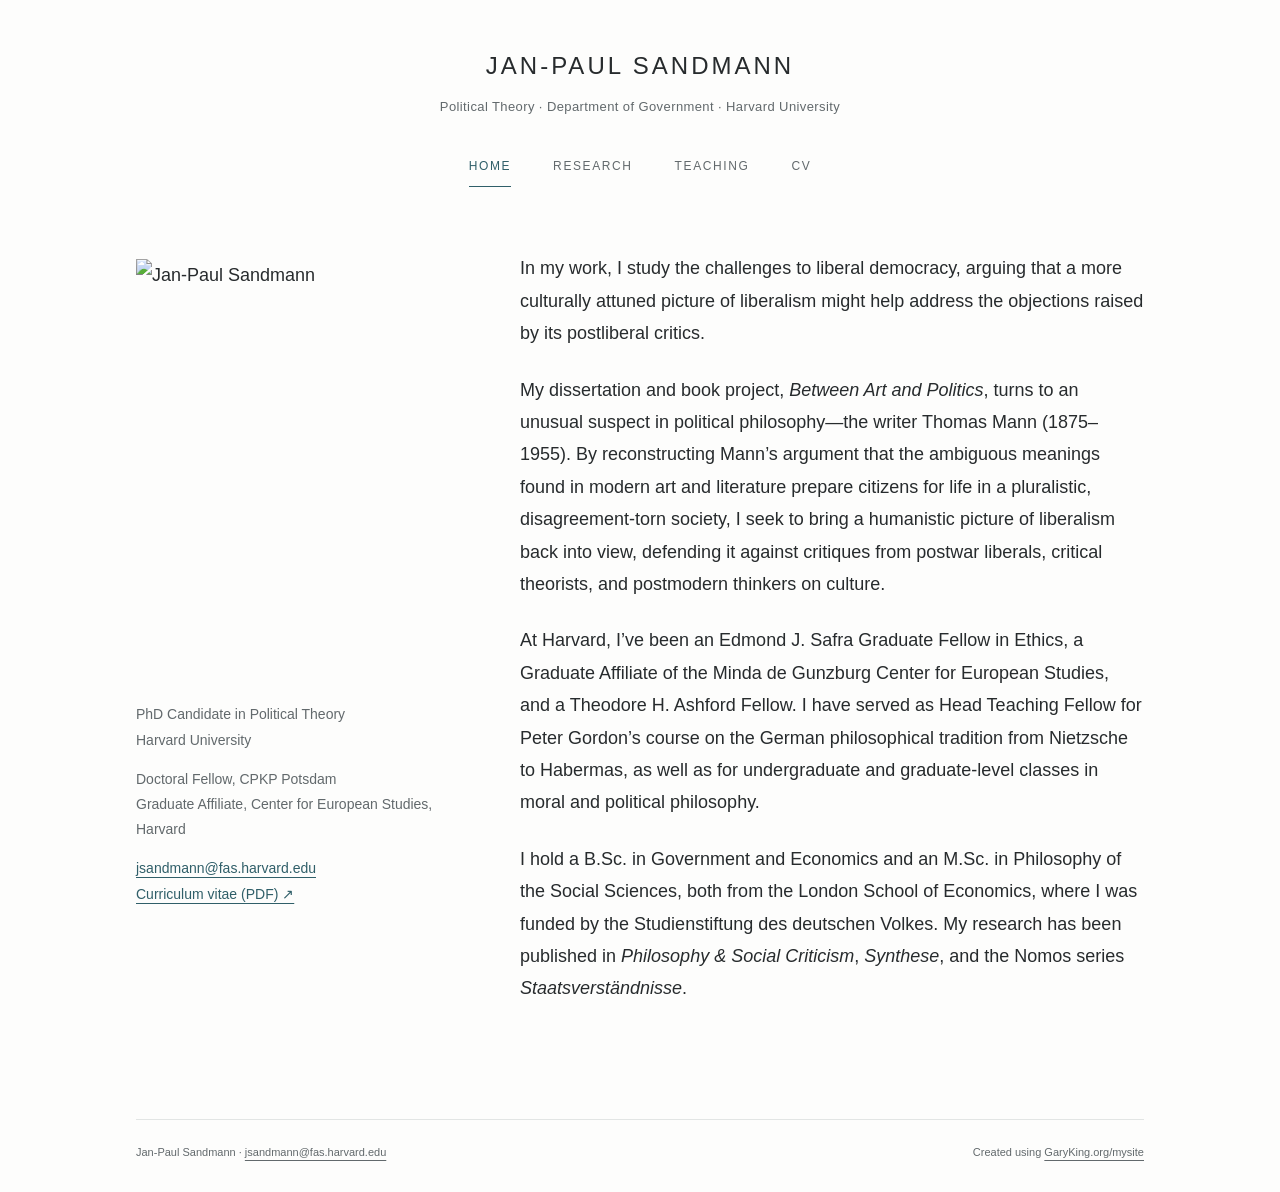
==== index.html @ b3f5b624 "Build academic website with approved content and layout" ====
<!doctype html>
<html lang="en"><head><meta charset="utf-8"><meta name="viewport" content="width=device-width,initial-scale=1"><title>Home | Jan-Paul Sandmann</title><meta name="description" content="Jan-Paul Sandmann is a PhD candidate in political theory at Harvard University, working on liberalism, German social thought, and aesthetic theory."><link rel="stylesheet" href="styles.css"><script type="application/ld+json">{"@context": "https://schema.org", "@type": "Person", "name": "Jan-Paul Sandmann", "jobTitle": "PhD Candidate in Political Theory", "affiliation": {"@type": "Organization", "name": "Harvard University"}, "email": "jsandmann@fas.harvard.edu", "knowsAbout": ["Liberalism and its Critics", "German Social Thought", "Aesthetic Theory"]}</script><!-- Created using GaryKing.org/mysite; discovery enabled. No tracking. --></head><body><a class="skip" href="#main">Skip to content</a><header class="site-header"><a class="brand" href="index.html">Jan-Paul Sandmann</a><p class="subtitle">Political Theory · Department of Government · Harvard University</p><nav aria-label="Main navigation"><a href="index.html" aria-current="page">Home</a><a href="research.html">Research</a><a href="teaching.html">Teaching</a><a href="cv.html">CV</a></nav></header><main id="main" class="home"><div class="home-layout"><aside><img class="portrait" src="assets/jan-paul-sandmann.jpg" alt="Jan-Paul Sandmann" width="320" height="420"><div class="profile-details"><p>PhD Candidate in Political Theory<br>Harvard University</p><p>Doctoral Fellow, CPKP Potsdam<br>Graduate Affiliate, Center for European Studies, Harvard</p><p><a href="mailto:jsandmann@fas.harvard.edu">jsandmann@fas.harvard.edu</a><br><a href="assets/sandmann-cv.pdf">Curriculum vitae (PDF) ↗</a></p></div></aside><section class="bio" aria-label="Biography"><p class="lead">In my work, I study the challenges to liberal democracy, arguing that a more culturally attuned picture of liberalism might help address the objections raised by its postliberal critics.</p><p>My dissertation and book project, <em>Between Art and Politics</em>, turns to an unusual suspect in political philosophy—the writer Thomas Mann (1875–1955). By reconstructing Mann’s argument that the ambiguous meanings found in modern art and literature prepare citizens for life in a pluralistic, disagreement-torn society, I seek to bring a humanistic picture of liberalism back into view, defending it against critiques from postwar liberals, critical theorists, and postmodern thinkers on culture.</p><p>At Harvard, I’ve been an Edmond J. Safra Graduate Fellow in Ethics, a Graduate Affiliate of the Minda de Gunzburg Center for European Studies, and a Theodore H. Ashford Fellow. I have served as Head Teaching Fellow for Peter Gordon’s course on the German philosophical tradition from Nietzsche to Habermas, as well as for undergraduate and graduate-level classes in moral and political philosophy.</p><p>I hold a B.Sc. in Government and Economics and an M.Sc. in Philosophy of the Social Sciences, both from the London School of Economics, where I was funded by the Studienstiftung des deutschen Volkes. My research has been published in <em>Philosophy &amp; Social Criticism</em>, <em>Synthese</em>, and the Nomos series <em>Staatsverständnisse</em>.</p></section></div></main><footer><span>Jan-Paul Sandmann · <a href="mailto:jsandmann@fas.harvard.edu">jsandmann@fas.harvard.edu</a></span><span>Created using <a href="https://GaryKing.org/mysite">GaryKing.org/mysite</a></span></footer></body></html>
---- styles.css ----
:root{--ink:#272b2d;--muted:#62696c;--accent:#305f69;--line:#e2e5e4}*{box-sizing:border-box}html{scroll-behavior:smooth}body{margin:0;background:#fdfdfc;color:var(--ink);font:18px/1.8 Arial,sans-serif}a{color:var(--accent);text-decoration-thickness:1px;text-underline-offset:4px}a:hover{color:#152f36}a:focus-visible{outline:2px solid var(--accent);outline-offset:5px}.skip{position:absolute;left:20px;top:-80px;background:white;padding:8px}.skip:focus{top:10px}.site-header{text-align:center;padding:49px 24px 0}.brand{font:500 24px/1.4 Arial,sans-serif;letter-spacing:3px;text-transform:uppercase;color:var(--ink);text-decoration:none}.subtitle{font:13px/1.7 Arial,sans-serif;color:var(--muted);margin:12px 0 0;letter-spacing:.4px}nav{display:flex;justify-content:center;gap:42px;margin-top:36px}nav a{font:12px/2 Arial,sans-serif;letter-spacing:1.6px;text-transform:uppercase;text-decoration:none;color:var(--muted);padding-bottom:8px;border-bottom:1px solid transparent}nav a[aria-current]{color:var(--accent);border-color:var(--accent)}main{max-width:1080px;margin:72px auto 90px;padding:0 36px}.home-layout{display:grid;grid-template-columns:320px minmax(0,1fr);gap:64px}.portrait{display:block;width:100%;height:420px;object-fit:cover;object-position:center 28%}.profile-details{font:14px/1.8 Arial,sans-serif;color:var(--muted);padding-top:23px}.profile-details p{margin:0 0 14px}.profile-details a{font-size:14px}.bio p{margin:0 0 24px}.bio .lead{font-size:22px;line-height:1.65;margin-top:-7px;color:#263f45}.eyebrow{font:11px/1.8 Arial,sans-serif;text-transform:uppercase;letter-spacing:1.8px;color:var(--muted)}h1{font-weight:normal;font-size:36px;line-height:1.3;margin:0 0 30px}h2{font-size:25px;font-weight:normal;margin:45px 0 20px}h3{font-size:21px;font-weight:normal;line-height:1.5;margin:0 0 8px}.text-page{max-width:850px}.intro{max-width:730px}.interests{font:14px/1.8 Arial,sans-serif;color:var(--muted);margin:22px 0 38px}.paper{padding:23px 0;border-top:1px solid var(--line)}.paper p{margin:0;color:var(--muted);font-size:16px}.paper .note{font-size:14px;margin-top:8px}.paper a{text-decoration:none}.paper a:hover{text-decoration:underline}.course{display:grid;grid-template-columns:100px 1fr;gap:25px;padding:25px 0;border-top:1px solid var(--line)}.course time{font:13px/1.7 Arial,sans-serif;color:var(--muted)}.course p{font-size:16px;color:var(--muted);margin:0}.download{display:inline-block;border:1px solid var(--accent);padding:10px 23px;text-decoration:none;font:14px/1.8 Arial,sans-serif}.download:hover{background:#edf2f2}.cv-grid{display:grid;grid-template-columns:1fr 1fr;gap:50px}.cv-grid p{font-size:16px}footer{max-width:1008px;margin:0 auto;padding:23px 0 30px;border-top:1px solid var(--line);display:flex;justify-content:space-between;gap:20px;font:11px/1.8 Arial,sans-serif;color:var(--muted)}footer a{color:var(--muted)}@media(max-width:800px){main{margin-top:48px;padding:0 25px}.home-layout{grid-template-columns:240px 1fr;gap:32px}.portrait{height:330px}.bio .lead{font-size:20px}body{font-size:17px}footer{margin:0 25px}}@media(max-width:600px){.site-header{padding-top:32px}.brand{font-size:20px;letter-spacing:2px}.subtitle{font-size:12px}nav{gap:27px;margin-top:25px}.home-layout{display:flex;flex-direction:column;gap:32px}.portrait{width:100%;height:auto;max-height:440px;object-fit:cover;object-position:center 28%;aspect-ratio:4/5}.profile-details{padding-top:18px}.bio .lead{margin-top:0}.cv-grid{grid-template-columns:1fr;gap:0}.course{grid-template-columns:75px 1fr;gap:15px}footer{flex-direction:column;gap:8px}h1{font-size:30px}}

.bio .lead{font-size:inherit;line-height:inherit;color:inherit}.research-heading{font-size:22px;line-height:1.5;margin:0 0 24px}.teaching-table{width:100%;border-collapse:collapse;text-align:left}.teaching-table th{font-size:13px;font-weight:normal;color:var(--muted);padding:0 0 14px}.teaching-table td{border-top:1px solid var(--line);padding:23px 0;vertical-align:top}.teaching-table td:first-child{width:110px;font-size:14px;color:var(--muted);padding-right:20px}.teaching-table h2{font-size:18px;line-height:1.5;margin:0 0 8px}.teaching-table p{font-size:15px;color:var(--muted);margin:0}@media(max-width:600px){.teaching-table td:first-child{width:78px;padding-right:12px}.teaching-table h2{font-size:17px}}
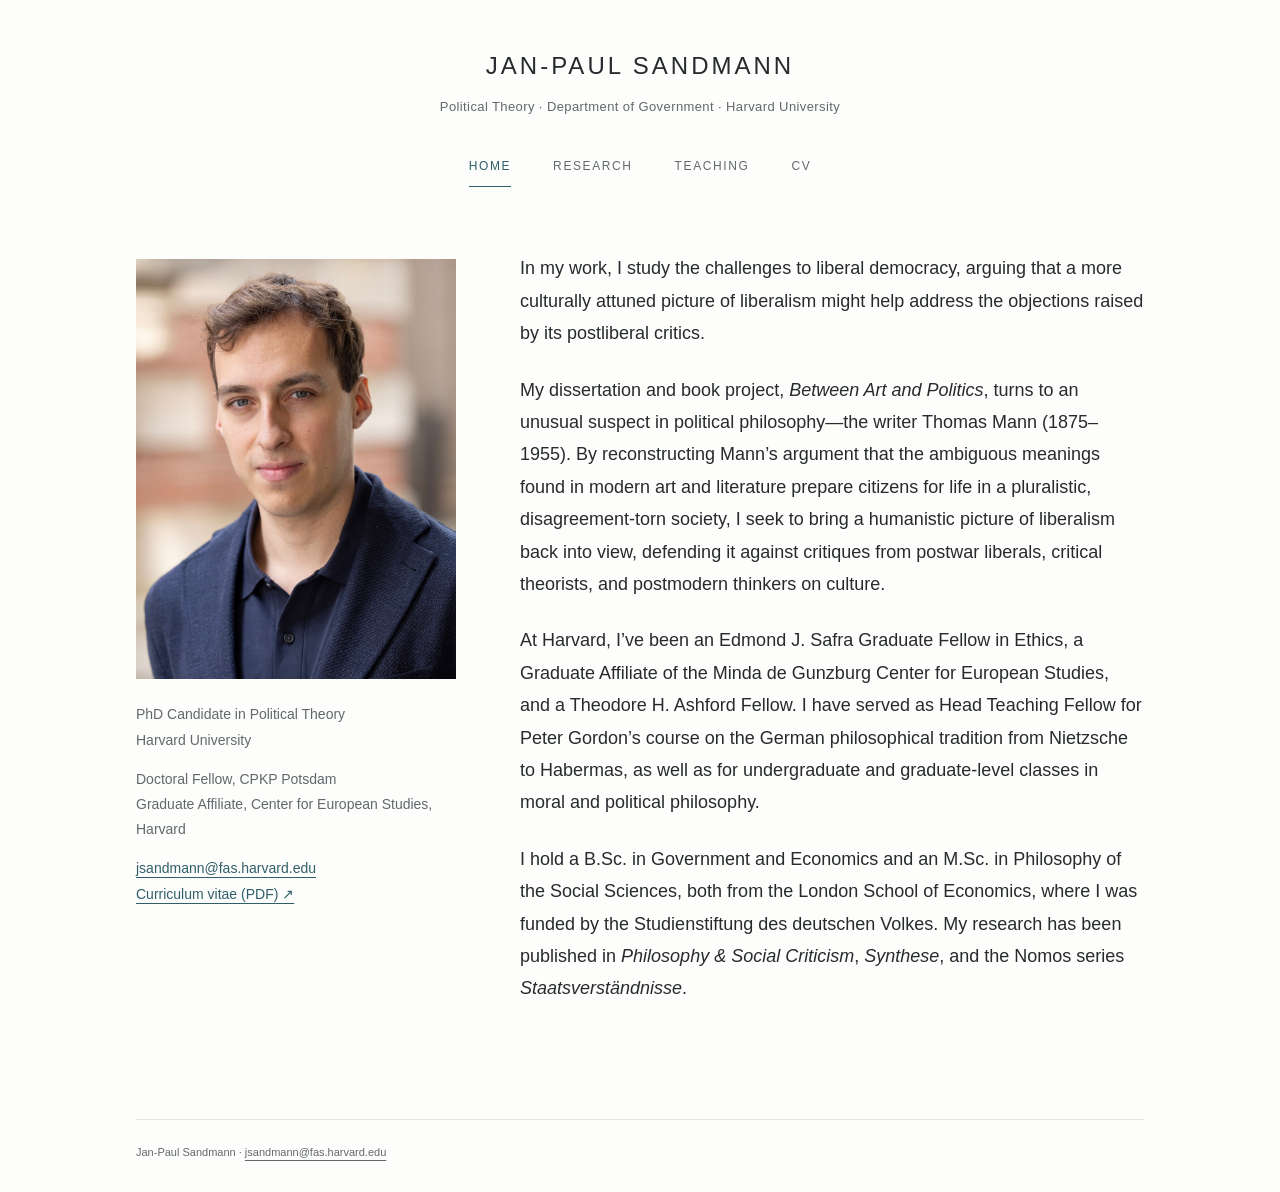
==== commit b499f0c6: "Remove visible footer credit" ====
--- a/index.html
+++ b/index.html
@@ -1,2 +1,2 @@
 <!doctype html>
-<html lang="en"><head><meta charset="utf-8"><meta name="viewport" content="width=device-width,initial-scale=1"><title>Home | Jan-Paul Sandmann</title><meta name="description" content="Jan-Paul Sandmann is a PhD candidate in political theory at Harvard University, working on liberalism, German social thought, and aesthetic theory."><link rel="stylesheet" href="styles.css"><script type="application/ld+json">{"@context": "https://schema.org", "@type": "Person", "name": "Jan-Paul Sandmann", "jobTitle": "PhD Candidate in Political Theory", "affiliation": {"@type": "Organization", "name": "Harvard University"}, "email": "jsandmann@fas.harvard.edu", "knowsAbout": ["Liberalism and its Critics", "German Social Thought", "Aesthetic Theory"]}</script><!-- Created using GaryKing.org/mysite; discovery enabled. No tracking. --></head><body><a class="skip" href="#main">Skip to content</a><header class="site-header"><a class="brand" href="index.html">Jan-Paul Sandmann</a><p class="subtitle">Political Theory · Department of Government · Harvard University</p><nav aria-label="Main navigation"><a href="index.html" aria-current="page">Home</a><a href="research.html">Research</a><a href="teaching.html">Teaching</a><a href="cv.html">CV</a></nav></header><main id="main" class="home"><div class="home-layout"><aside><img class="portrait" src="assets/jan-paul-sandmann.jpg" alt="Jan-Paul Sandmann" width="320" height="420"><div class="profile-details"><p>PhD Candidate in Political Theory<br>Harvard University</p><p>Doctoral Fellow, CPKP Potsdam<br>Graduate Affiliate, Center for European Studies, Harvard</p><p><a href="mailto:jsandmann@fas.harvard.edu">jsandmann@fas.harvard.edu</a><br><a href="assets/sandmann-cv.pdf">Curriculum vitae (PDF) ↗</a></p></div></aside><section class="bio" aria-label="Biography"><p class="lead">In my work, I study the challenges to liberal democracy, arguing that a more culturally attuned picture of liberalism might help address the objections raised by its postliberal critics.</p><p>My dissertation and book project, <em>Between Art and Politics</em>, turns to an unusual suspect in political philosophy—the writer Thomas Mann (1875–1955). By reconstructing Mann’s argument that the ambiguous meanings found in modern art and literature prepare citizens for life in a pluralistic, disagreement-torn society, I seek to bring a humanistic picture of liberalism back into view, defending it against critiques from postwar liberals, critical theorists, and postmodern thinkers on culture.</p><p>At Harvard, I’ve been an Edmond J. Safra Graduate Fellow in Ethics, a Graduate Affiliate of the Minda de Gunzburg Center for European Studies, and a Theodore H. Ashford Fellow. I have served as Head Teaching Fellow for Peter Gordon’s course on the German philosophical tradition from Nietzsche to Habermas, as well as for undergraduate and graduate-level classes in moral and political philosophy.</p><p>I hold a B.Sc. in Government and Economics and an M.Sc. in Philosophy of the Social Sciences, both from the London School of Economics, where I was funded by the Studienstiftung des deutschen Volkes. My research has been published in <em>Philosophy &amp; Social Criticism</em>, <em>Synthese</em>, and the Nomos series <em>Staatsverständnisse</em>.</p></section></div></main><footer><span>Jan-Paul Sandmann · <a href="mailto:jsandmann@fas.harvard.edu">jsandmann@fas.harvard.edu</a></span><span>Created using <a href="https://GaryKing.org/mysite">GaryKing.org/mysite</a></span></footer></body></html>+<html lang="en"><head><meta charset="utf-8"><meta name="viewport" content="width=device-width,initial-scale=1"><title>Home | Jan-Paul Sandmann</title><meta name="description" content="Jan-Paul Sandmann is a PhD candidate in political theory at Harvard University, working on liberalism, German social thought, and aesthetic theory."><link rel="stylesheet" href="styles.css"><script type="application/ld+json">{"@context": "https://schema.org", "@type": "Person", "name": "Jan-Paul Sandmann", "jobTitle": "PhD Candidate in Political Theory", "affiliation": {"@type": "Organization", "name": "Harvard University"}, "email": "jsandmann@fas.harvard.edu", "knowsAbout": ["Liberalism and its Critics", "German Social Thought", "Aesthetic Theory"]}</script><!-- Created using GaryKing.org/mysite; discovery enabled. No tracking. --></head><body><a class="skip" href="#main">Skip to content</a><header class="site-header"><a class="brand" href="index.html">Jan-Paul Sandmann</a><p class="subtitle">Political Theory · Department of Government · Harvard University</p><nav aria-label="Main navigation"><a href="index.html" aria-current="page">Home</a><a href="research.html">Research</a><a href="teaching.html">Teaching</a><a href="cv.html">CV</a></nav></header><main id="main" class="home"><div class="home-layout"><aside><img class="portrait" src="assets/jan-paul-sandmann.jpg" alt="Jan-Paul Sandmann" width="320" height="420"><div class="profile-details"><p>PhD Candidate in Political Theory<br>Harvard University</p><p>Doctoral Fellow, CPKP Potsdam<br>Graduate Affiliate, Center for European Studies, Harvard</p><p><a href="mailto:jsandmann@fas.harvard.edu">jsandmann@fas.harvard.edu</a><br><a href="assets/sandmann-cv.pdf">Curriculum vitae (PDF) ↗</a></p></div></aside><section class="bio" aria-label="Biography"><p class="lead">In my work, I study the challenges to liberal democracy, arguing that a more culturally attuned picture of liberalism might help address the objections raised by its postliberal critics.</p><p>My dissertation and book project, <em>Between Art and Politics</em>, turns to an unusual suspect in political philosophy—the writer Thomas Mann (1875–1955). By reconstructing Mann’s argument that the ambiguous meanings found in modern art and literature prepare citizens for life in a pluralistic, disagreement-torn society, I seek to bring a humanistic picture of liberalism back into view, defending it against critiques from postwar liberals, critical theorists, and postmodern thinkers on culture.</p><p>At Harvard, I’ve been an Edmond J. Safra Graduate Fellow in Ethics, a Graduate Affiliate of the Minda de Gunzburg Center for European Studies, and a Theodore H. Ashford Fellow. I have served as Head Teaching Fellow for Peter Gordon’s course on the German philosophical tradition from Nietzsche to Habermas, as well as for undergraduate and graduate-level classes in moral and political philosophy.</p><p>I hold a B.Sc. in Government and Economics and an M.Sc. in Philosophy of the Social Sciences, both from the London School of Economics, where I was funded by the Studienstiftung des deutschen Volkes. My research has been published in <em>Philosophy &amp; Social Criticism</em>, <em>Synthese</em>, and the Nomos series <em>Staatsverständnisse</em>.</p></section></div></main><footer><span>Jan-Paul Sandmann · <a href="mailto:jsandmann@fas.harvard.edu">jsandmann@fas.harvard.edu</a></span></footer></body></html>
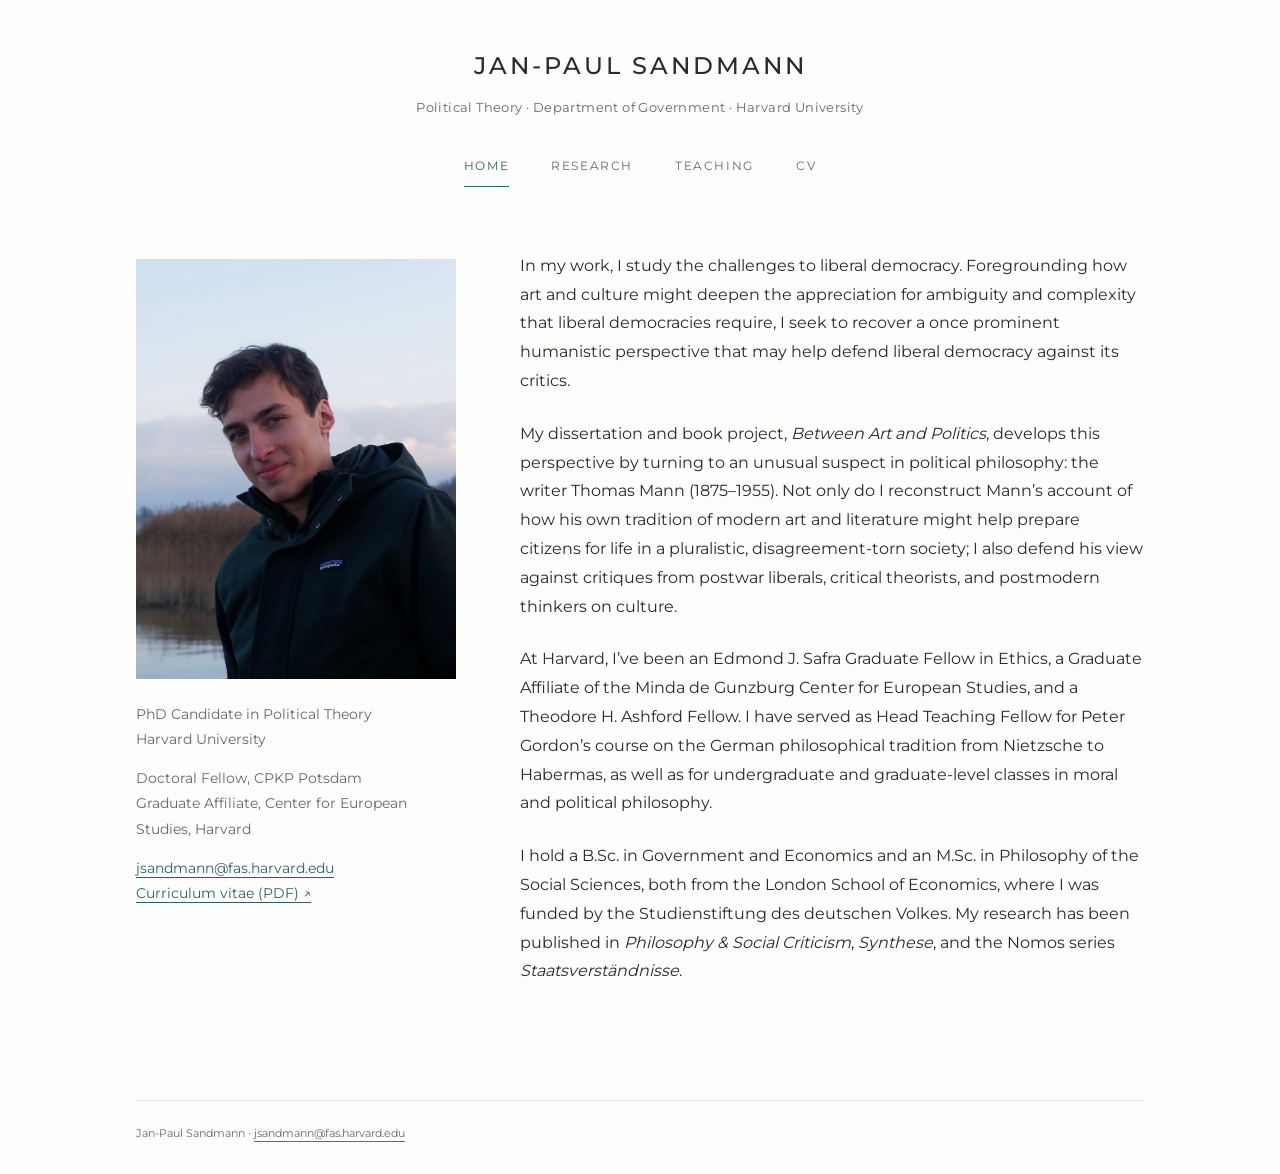
==== commit dbd53776: "Publish approved Montserrat typography and revised project descriptions" ====
--- a/index.html
+++ b/index.html
@@ -1,2 +1,2 @@
 <!doctype html>
-<html lang="en"><head><meta charset="utf-8"><meta name="viewport" content="width=device-width,initial-scale=1"><title>Home | Jan-Paul Sandmann</title><meta name="description" content="Jan-Paul Sandmann is a PhD candidate in political theory at Harvard University, working on liberalism, German social thought, and aesthetic theory."><link rel="stylesheet" href="styles.css"><script type="application/ld+json">{"@context": "https://schema.org", "@type": "Person", "name": "Jan-Paul Sandmann", "jobTitle": "PhD Candidate in Political Theory", "affiliation": {"@type": "Organization", "name": "Harvard University"}, "email": "jsandmann@fas.harvard.edu", "knowsAbout": ["Liberalism and its Critics", "German Social Thought", "Aesthetic Theory"]}</script><!-- Created using GaryKing.org/mysite; discovery enabled. No tracking. --></head><body><a class="skip" href="#main">Skip to content</a><header class="site-header"><a class="brand" href="index.html">Jan-Paul Sandmann</a><p class="subtitle">Political Theory · Department of Government · Harvard University</p><nav aria-label="Main navigation"><a href="index.html" aria-current="page">Home</a><a href="research.html">Research</a><a href="teaching.html">Teaching</a><a href="cv.html">CV</a></nav></header><main id="main" class="home"><div class="home-layout"><aside><img class="portrait" src="assets/jan-paul-sandmann.jpg" alt="Jan-Paul Sandmann" width="320" height="420"><div class="profile-details"><p>PhD Candidate in Political Theory<br>Harvard University</p><p>Doctoral Fellow, CPKP Potsdam<br>Graduate Affiliate, Center for European Studies, Harvard</p><p><a href="mailto:jsandmann@fas.harvard.edu">jsandmann@fas.harvard.edu</a><br><a href="assets/sandmann-cv.pdf">Curriculum vitae (PDF) ↗</a></p></div></aside><section class="bio" aria-label="Biography"><p class="lead">In my work, I study the challenges to liberal democracy, arguing that a more culturally attuned picture of liberalism might help address the objections raised by its postliberal critics.</p><p>My dissertation and book project, <em>Between Art and Politics</em>, turns to an unusual suspect in political philosophy—the writer Thomas Mann (1875–1955). By reconstructing Mann’s argument that the ambiguous meanings found in modern art and literature prepare citizens for life in a pluralistic, disagreement-torn society, I seek to bring a humanistic picture of liberalism back into view, defending it against critiques from postwar liberals, critical theorists, and postmodern thinkers on culture.</p><p>At Harvard, I’ve been an Edmond J. Safra Graduate Fellow in Ethics, a Graduate Affiliate of the Minda de Gunzburg Center for European Studies, and a Theodore H. Ashford Fellow. I have served as Head Teaching Fellow for Peter Gordon’s course on the German philosophical tradition from Nietzsche to Habermas, as well as for undergraduate and graduate-level classes in moral and political philosophy.</p><p>I hold a B.Sc. in Government and Economics and an M.Sc. in Philosophy of the Social Sciences, both from the London School of Economics, where I was funded by the Studienstiftung des deutschen Volkes. My research has been published in <em>Philosophy &amp; Social Criticism</em>, <em>Synthese</em>, and the Nomos series <em>Staatsverständnisse</em>.</p></section></div></main><footer><span>Jan-Paul Sandmann · <a href="mailto:jsandmann@fas.harvard.edu">jsandmann@fas.harvard.edu</a></span></footer></body></html>+<html lang="en"><head><meta charset="utf-8"><meta name="viewport" content="width=device-width,initial-scale=1"><title>Home | Jan-Paul Sandmann</title><meta name="description" content="Jan-Paul Sandmann is a PhD candidate in political theory at Harvard University, working on liberalism, German social thought, and aesthetic theory."><link rel="stylesheet" href="styles.css?v=44df9236b802"><script type="application/ld+json">{"@context": "https://schema.org", "@type": "Person", "name": "Jan-Paul Sandmann", "jobTitle": "PhD Candidate in Political Theory", "affiliation": {"@type": "Organization", "name": "Harvard University"}, "email": "jsandmann@fas.harvard.edu", "knowsAbout": ["Liberalism and its Critics", "German Social Thought", "Aesthetic Theory"]}</script><!-- Created using GaryKing.org/mysite; discovery enabled. No tracking. --></head><body><a class="skip" href="#main">Skip to content</a><header class="site-header"><a class="brand" href="index.html">Jan-Paul Sandmann</a><p class="subtitle">Political Theory · Department of Government · Harvard University</p><nav aria-label="Main navigation"><a href="index.html" aria-current="page">Home</a><a href="research.html">Research</a><a href="teaching.html">Teaching</a><a href="cv.html">CV</a></nav></header><main id="main" class="home"><div class="home-layout"><aside><img class="portrait" src="assets/jan-paul-sandmann.jpg" alt="Jan-Paul Sandmann" width="320" height="420"><div class="profile-details"><p>PhD Candidate in Political Theory<br>Harvard University</p><p>Doctoral Fellow, CPKP Potsdam<br>Graduate Affiliate, Center for European Studies, Harvard</p><p><a href="mailto:jsandmann@fas.harvard.edu">jsandmann@fas.harvard.edu</a><br><a href="assets/sandmann-cv.pdf">Curriculum vitae (PDF) ↗</a></p></div></aside><section class="bio" aria-label="Biography"><p class="lead">In my work, I study the challenges to liberal democracy. Foregrounding how art and culture might deepen the appreciation for ambiguity and complexity that liberal democracies require, I seek to recover a once prominent humanistic perspective that may help defend liberal democracy against its critics.</p><p>My dissertation and book project, <em>Between Art and Politics</em>, develops this perspective by turning to an unusual suspect in political philosophy: the writer Thomas Mann (1875–1955). Not only do I reconstruct Mann’s account of how his own tradition of modern art and literature might help prepare citizens for life in a pluralistic, disagreement-torn society; I also defend his view against critiques from postwar liberals, critical theorists, and postmodern thinkers on culture.</p><p>At Harvard, I’ve been an Edmond J. Safra Graduate Fellow in Ethics, a Graduate Affiliate of the Minda de Gunzburg Center for European Studies, and a Theodore H. Ashford Fellow. I have served as Head Teaching Fellow for Peter Gordon’s course on the German philosophical tradition from Nietzsche to Habermas, as well as for undergraduate and graduate-level classes in moral and political philosophy.</p><p>I hold a B.Sc. in Government and Economics and an M.Sc. in Philosophy of the Social Sciences, both from the London School of Economics, where I was funded by the Studienstiftung des deutschen Volkes. My research has been published in <em>Philosophy &amp; Social Criticism</em>, <em>Synthese</em>, and the Nomos series <em>Staatsverständnisse</em>.</p></section></div></main><footer><span>Jan-Paul Sandmann · <a href="mailto:jsandmann@fas.harvard.edu">jsandmann@fas.harvard.edu</a></span></footer></body></html>
--- a/styles.css
+++ b/styles.css
@@ -1,3 +1,10 @@
-:root{--ink:#272b2d;--muted:#62696c;--accent:#305f69;--line:#e2e5e4}*{box-sizing:border-box}html{scroll-behavior:smooth}body{margin:0;background:#fdfdfc;color:var(--ink);font:18px/1.8 Arial,sans-serif}a{color:var(--accent);text-decoration-thickness:1px;text-underline-offset:4px}a:hover{color:#152f36}a:focus-visible{outline:2px solid var(--accent);outline-offset:5px}.skip{position:absolute;left:20px;top:-80px;background:white;padding:8px}.skip:focus{top:10px}.site-header{text-align:center;padding:49px 24px 0}.brand{font:500 24px/1.4 Arial,sans-serif;letter-spacing:3px;text-transform:uppercase;color:var(--ink);text-decoration:none}.subtitle{font:13px/1.7 Arial,sans-serif;color:var(--muted);margin:12px 0 0;letter-spacing:.4px}nav{display:flex;justify-content:center;gap:42px;margin-top:36px}nav a{font:12px/2 Arial,sans-serif;letter-spacing:1.6px;text-transform:uppercase;text-decoration:none;color:var(--muted);padding-bottom:8px;border-bottom:1px solid transparent}nav a[aria-current]{color:var(--accent);border-color:var(--accent)}main{max-width:1080px;margin:72px auto 90px;padding:0 36px}.home-layout{display:grid;grid-template-columns:320px minmax(0,1fr);gap:64px}.portrait{display:block;width:100%;height:420px;object-fit:cover;object-position:center 28%}.profile-details{font:14px/1.8 Arial,sans-serif;color:var(--muted);padding-top:23px}.profile-details p{margin:0 0 14px}.profile-details a{font-size:14px}.bio p{margin:0 0 24px}.bio .lead{font-size:22px;line-height:1.65;margin-top:-7px;color:#263f45}.eyebrow{font:11px/1.8 Arial,sans-serif;text-transform:uppercase;letter-spacing:1.8px;color:var(--muted)}h1{font-weight:normal;font-size:36px;line-height:1.3;margin:0 0 30px}h2{font-size:25px;font-weight:normal;margin:45px 0 20px}h3{font-size:21px;font-weight:normal;line-height:1.5;margin:0 0 8px}.text-page{max-width:850px}.intro{max-width:730px}.interests{font:14px/1.8 Arial,sans-serif;color:var(--muted);margin:22px 0 38px}.paper{padding:23px 0;border-top:1px solid var(--line)}.paper p{margin:0;color:var(--muted);font-size:16px}.paper .note{font-size:14px;margin-top:8px}.paper a{text-decoration:none}.paper a:hover{text-decoration:underline}.course{display:grid;grid-template-columns:100px 1fr;gap:25px;padding:25px 0;border-top:1px solid var(--line)}.course time{font:13px/1.7 Arial,sans-serif;color:var(--muted)}.course p{font-size:16px;color:var(--muted);margin:0}.download{display:inline-block;border:1px solid var(--accent);padding:10px 23px;text-decoration:none;font:14px/1.8 Arial,sans-serif}.download:hover{background:#edf2f2}.cv-grid{display:grid;grid-template-columns:1fr 1fr;gap:50px}.cv-grid p{font-size:16px}footer{max-width:1008px;margin:0 auto;padding:23px 0 30px;border-top:1px solid var(--line);display:flex;justify-content:space-between;gap:20px;font:11px/1.8 Arial,sans-serif;color:var(--muted)}footer a{color:var(--muted)}@media(max-width:800px){main{margin-top:48px;padding:0 25px}.home-layout{grid-template-columns:240px 1fr;gap:32px}.portrait{height:330px}.bio .lead{font-size:20px}body{font-size:17px}footer{margin:0 25px}}@media(max-width:600px){.site-header{padding-top:32px}.brand{font-size:20px;letter-spacing:2px}.subtitle{font-size:12px}nav{gap:27px;margin-top:25px}.home-layout{display:flex;flex-direction:column;gap:32px}.portrait{width:100%;height:auto;max-height:440px;object-fit:cover;object-position:center 28%;aspect-ratio:4/5}.profile-details{padding-top:18px}.bio .lead{margin-top:0}.cv-grid{grid-template-columns:1fr;gap:0}.course{grid-template-columns:75px 1fr;gap:15px}footer{flex-direction:column;gap:8px}h1{font-size:30px}}
+@font-face{font-family:Montserrat;font-style:normal;font-weight:400;font-display:swap;src:url('assets/montserrat-regular.ttf') format('truetype')}
+@font-face{font-family:Montserrat;font-style:normal;font-weight:500;font-display:swap;src:url('assets/montserrat-medium.ttf') format('truetype')}
+:root{--ink:#272b2d;--muted:#62696c;--accent:#305f69;--line:#e2e5e4}*{box-sizing:border-box}html{scroll-behavior:smooth}body{margin:0;background:#fdfdfc;color:var(--ink);font:18px/1.8 'Montserrat',Arial,sans-serif}a{color:var(--accent);text-decoration-thickness:1px;text-underline-offset:4px}a:hover{color:#152f36}a:focus-visible{outline:2px solid var(--accent);outline-offset:5px}.skip{position:absolute;left:20px;top:-80px;background:white;padding:8px}.skip:focus{top:10px}.site-header{text-align:center;padding:49px 24px 0}.brand{font:500 24px/1.4 'Montserrat',Arial,sans-serif;letter-spacing:3px;text-transform:uppercase;color:var(--ink);text-decoration:none}.subtitle{font:13px/1.7 'Montserrat',Arial,sans-serif;color:var(--muted);margin:12px 0 0;letter-spacing:.4px}nav{display:flex;justify-content:center;gap:42px;margin-top:36px}nav a{font:12px/2 'Montserrat',Arial,sans-serif;letter-spacing:1.6px;text-transform:uppercase;text-decoration:none;color:var(--muted);padding-bottom:8px;border-bottom:1px solid transparent}nav a[aria-current]{color:var(--accent);border-color:var(--accent)}main{max-width:1080px;margin:72px auto 90px;padding:0 36px}.home-layout{display:grid;grid-template-columns:320px minmax(0,1fr);gap:64px}.portrait{display:block;width:100%;height:420px;object-fit:cover;object-position:center 28%}.profile-details{font:14px/1.8 'Montserrat',Arial,sans-serif;color:var(--muted);padding-top:23px}.profile-details p{margin:0 0 14px}.profile-details a{font-size:14px}.bio p{margin:0 0 24px}.bio .lead{font-size:22px;line-height:1.65;margin-top:-7px;color:#263f45}.eyebrow{font:11px/1.8 'Montserrat',Arial,sans-serif;text-transform:uppercase;letter-spacing:1.8px;color:var(--muted)}h1{font-weight:normal;font-size:36px;line-height:1.3;margin:0 0 30px}h2{font-size:25px;font-weight:normal;margin:45px 0 20px}h3{font-size:21px;font-weight:normal;line-height:1.5;margin:0 0 8px}.text-page{max-width:850px}.intro{max-width:730px}.interests{font:14px/1.8 'Montserrat',Arial,sans-serif;color:var(--muted);margin:22px 0 38px}.paper{padding:23px 0;border-top:1px solid var(--line)}.paper p{margin:0;color:var(--muted);font-size:16px}.paper .note{font-size:14px;margin-top:8px}.paper a{text-decoration:none}.paper a:hover{text-decoration:underline}.course{display:grid;grid-template-columns:100px 1fr;gap:25px;padding:25px 0;border-top:1px solid var(--line)}.course time{font:13px/1.7 'Montserrat',Arial,sans-serif;color:var(--muted)}.course p{font-size:16px;color:var(--muted);margin:0}.download{display:inline-block;border:1px solid var(--accent);padding:10px 23px;text-decoration:none;font:14px/1.8 'Montserrat',Arial,sans-serif}.download:hover{background:#edf2f2}.cv-grid{display:grid;grid-template-columns:1fr 1fr;gap:50px}.cv-grid p{font-size:16px}footer{max-width:1008px;margin:0 auto;padding:23px 0 30px;border-top:1px solid var(--line);display:flex;justify-content:space-between;gap:20px;font:11px/1.8 'Montserrat',Arial,sans-serif;color:var(--muted)}footer a{color:var(--muted)}@media(max-width:800px){main{margin-top:48px;padding:0 25px}.home-layout{grid-template-columns:240px 1fr;gap:32px}.portrait{height:330px}.bio .lead{font-size:20px}body{font-size:17px}footer{margin:0 25px}}@media(max-width:600px){.site-header{padding-top:32px}.brand{font-size:20px;letter-spacing:2px}.subtitle{font-size:12px}nav{gap:27px;margin-top:25px}.home-layout{display:flex;flex-direction:column;gap:32px}.portrait{width:100%;height:auto;max-height:440px;object-fit:cover;object-position:center 28%;aspect-ratio:4/5}.profile-details{padding-top:18px}.bio .lead{margin-top:0}.cv-grid{grid-template-columns:1fr;gap:0}.course{grid-template-columns:75px 1fr;gap:15px}footer{flex-direction:column;gap:8px}h1{font-size:30px}}
 
 .bio .lead{font-size:inherit;line-height:inherit;color:inherit}.research-heading{font-size:22px;line-height:1.5;margin:0 0 24px}.teaching-table{width:100%;border-collapse:collapse;text-align:left}.teaching-table th{font-size:13px;font-weight:normal;color:var(--muted);padding:0 0 14px}.teaching-table td{border-top:1px solid var(--line);padding:23px 0;vertical-align:top}.teaching-table td:first-child{width:110px;font-size:14px;color:var(--muted);padding-right:20px}.teaching-table h2{font-size:18px;line-height:1.5;margin:0 0 8px}.teaching-table p{font-size:15px;color:var(--muted);margin:0}@media(max-width:600px){.teaching-table td:first-child{width:78px;padding-right:12px}.teaching-table h2{font-size:17px}}
+
+/* Research: compact typography and a quiet, consistent hierarchy. */
+.research-page{font-size:15px;line-height:1.8}.research-page .research-heading,.research-page>h2{font-size:18px;font-weight:400;line-height:1.5}.research-page .research-heading{margin:0 0 24px}.project-layout{display:grid;grid-template-columns:minmax(0,1fr) 260px;gap:36px;align-items:start}.research-page .project-title{font-size:16px;line-height:1.65;margin:0 0 18px}.research-page .intro{margin:0 0 20px}.research-page .interests{font-size:12px;line-height:1.8;margin:0}.project-photo{margin:0}.project-photo img{display:block;width:100%;height:auto}.project-photo figcaption{font-size:10px;line-height:1.6;color:var(--muted);margin-top:9px}.project-photo figcaption a{color:inherit;text-decoration:none}.project-photo figcaption a:hover{text-decoration:underline}.research-page>h2{margin:14px 0 16px}.research-page .paper{padding:18px 0}.research-page .paper h3{font-size:15px;line-height:1.7;margin:0 0 5px}.research-page .paper p{font-size:13px;line-height:1.8}.research-page .paper .note{font-size:11px}.research-page .paper a{color:inherit}.research-page .paper .note a{color:var(--accent)}@media(max-width:600px){.project-layout{grid-template-columns:1fr;gap:24px}.project-photo{max-width:300px}.research-page{font-size:15px}}
+
+body{font-size:16px;line-height:1.8}h1,h2,h3{font-weight:500}.bio .lead{font-size:inherit;line-height:inherit}.cv-grid strong{font-weight:500}@media(max-width:800px){body{font-size:16px}}
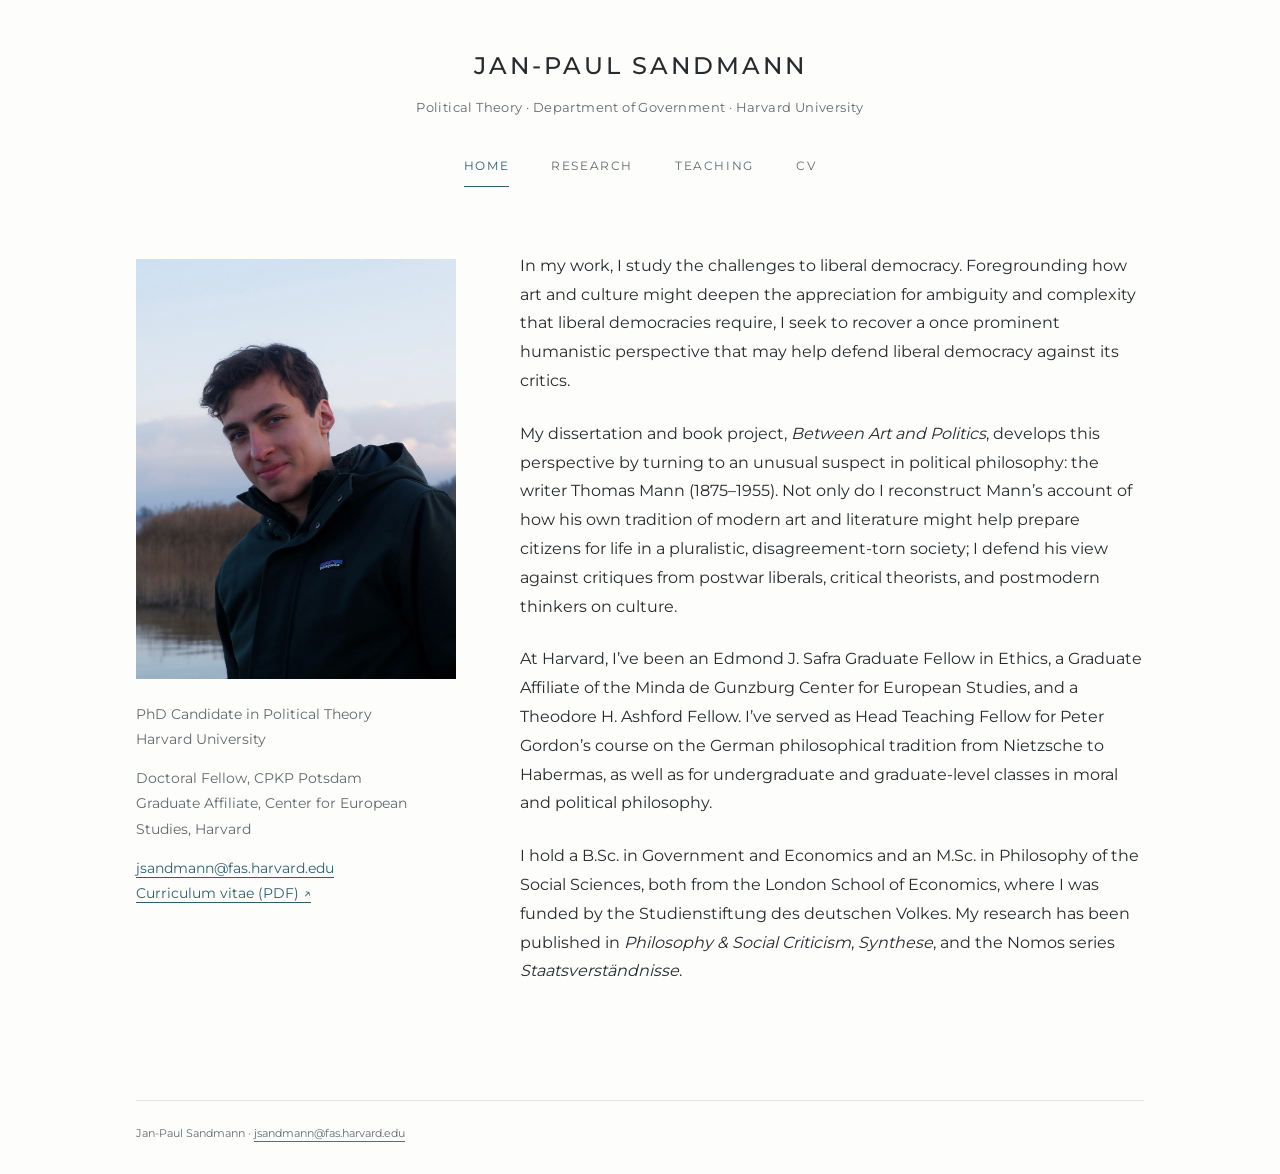
==== commit aa4b2a2c: "Refine homepage wording" ====
--- a/index.html
+++ b/index.html
@@ -1,2 +1,2 @@
 <!doctype html>
-<html lang="en"><head><meta charset="utf-8"><meta name="viewport" content="width=device-width,initial-scale=1"><title>Home | Jan-Paul Sandmann</title><meta name="description" content="Jan-Paul Sandmann is a PhD candidate in political theory at Harvard University, working on liberalism, German social thought, and aesthetic theory."><link rel="stylesheet" href="styles.css?v=44df9236b802"><script type="application/ld+json">{"@context": "https://schema.org", "@type": "Person", "name": "Jan-Paul Sandmann", "jobTitle": "PhD Candidate in Political Theory", "affiliation": {"@type": "Organization", "name": "Harvard University"}, "email": "jsandmann@fas.harvard.edu", "knowsAbout": ["Liberalism and its Critics", "German Social Thought", "Aesthetic Theory"]}</script><!-- Created using GaryKing.org/mysite; discovery enabled. No tracking. --></head><body><a class="skip" href="#main">Skip to content</a><header class="site-header"><a class="brand" href="index.html">Jan-Paul Sandmann</a><p class="subtitle">Political Theory · Department of Government · Harvard University</p><nav aria-label="Main navigation"><a href="index.html" aria-current="page">Home</a><a href="research.html">Research</a><a href="teaching.html">Teaching</a><a href="cv.html">CV</a></nav></header><main id="main" class="home"><div class="home-layout"><aside><img class="portrait" src="assets/jan-paul-sandmann.jpg" alt="Jan-Paul Sandmann" width="320" height="420"><div class="profile-details"><p>PhD Candidate in Political Theory<br>Harvard University</p><p>Doctoral Fellow, CPKP Potsdam<br>Graduate Affiliate, Center for European Studies, Harvard</p><p><a href="mailto:jsandmann@fas.harvard.edu">jsandmann@fas.harvard.edu</a><br><a href="assets/sandmann-cv.pdf">Curriculum vitae (PDF) ↗</a></p></div></aside><section class="bio" aria-label="Biography"><p class="lead">In my work, I study the challenges to liberal democracy. Foregrounding how art and culture might deepen the appreciation for ambiguity and complexity that liberal democracies require, I seek to recover a once prominent humanistic perspective that may help defend liberal democracy against its critics.</p><p>My dissertation and book project, <em>Between Art and Politics</em>, develops this perspective by turning to an unusual suspect in political philosophy: the writer Thomas Mann (1875–1955). Not only do I reconstruct Mann’s account of how his own tradition of modern art and literature might help prepare citizens for life in a pluralistic, disagreement-torn society; I also defend his view against critiques from postwar liberals, critical theorists, and postmodern thinkers on culture.</p><p>At Harvard, I’ve been an Edmond J. Safra Graduate Fellow in Ethics, a Graduate Affiliate of the Minda de Gunzburg Center for European Studies, and a Theodore H. Ashford Fellow. I have served as Head Teaching Fellow for Peter Gordon’s course on the German philosophical tradition from Nietzsche to Habermas, as well as for undergraduate and graduate-level classes in moral and political philosophy.</p><p>I hold a B.Sc. in Government and Economics and an M.Sc. in Philosophy of the Social Sciences, both from the London School of Economics, where I was funded by the Studienstiftung des deutschen Volkes. My research has been published in <em>Philosophy &amp; Social Criticism</em>, <em>Synthese</em>, and the Nomos series <em>Staatsverständnisse</em>.</p></section></div></main><footer><span>Jan-Paul Sandmann · <a href="mailto:jsandmann@fas.harvard.edu">jsandmann@fas.harvard.edu</a></span></footer></body></html>+<html lang="en"><head><meta charset="utf-8"><meta name="viewport" content="width=device-width,initial-scale=1"><title>Home | Jan-Paul Sandmann</title><meta name="description" content="Jan-Paul Sandmann is a PhD candidate in political theory at Harvard University, working on liberalism, German social thought, and aesthetic theory."><link rel="stylesheet" href="styles.css?v=44df9236b802"><script type="application/ld+json">{"@context": "https://schema.org", "@type": "Person", "name": "Jan-Paul Sandmann", "jobTitle": "PhD Candidate in Political Theory", "affiliation": {"@type": "Organization", "name": "Harvard University"}, "email": "jsandmann@fas.harvard.edu", "knowsAbout": ["Liberalism and its Critics", "German Social Thought", "Aesthetic Theory"]}</script><!-- Created using GaryKing.org/mysite; discovery enabled. No tracking. --></head><body><a class="skip" href="#main">Skip to content</a><header class="site-header"><a class="brand" href="index.html">Jan-Paul Sandmann</a><p class="subtitle">Political Theory · Department of Government · Harvard University</p><nav aria-label="Main navigation"><a href="index.html" aria-current="page">Home</a><a href="research.html">Research</a><a href="teaching.html">Teaching</a><a href="cv.html">CV</a></nav></header><main id="main" class="home"><div class="home-layout"><aside><img class="portrait" src="assets/jan-paul-sandmann.jpg" alt="Jan-Paul Sandmann" width="320" height="420"><div class="profile-details"><p>PhD Candidate in Political Theory<br>Harvard University</p><p>Doctoral Fellow, CPKP Potsdam<br>Graduate Affiliate, Center for European Studies, Harvard</p><p><a href="mailto:jsandmann@fas.harvard.edu">jsandmann@fas.harvard.edu</a><br><a href="assets/sandmann-cv.pdf">Curriculum vitae (PDF) ↗</a></p></div></aside><section class="bio" aria-label="Biography"><p class="lead">In my work, I study the challenges to liberal democracy. Foregrounding how art and culture might deepen the appreciation for ambiguity and complexity that liberal democracies require, I seek to recover a once prominent humanistic perspective that may help defend liberal democracy against its critics.</p><p>My dissertation and book project, <em>Between Art and Politics</em>, develops this perspective by turning to an unusual suspect in political philosophy: the writer Thomas Mann (1875–1955). Not only do I reconstruct Mann’s account of how his own tradition of modern art and literature might help prepare citizens for life in a pluralistic, disagreement-torn society; I defend his view against critiques from postwar liberals, critical theorists, and postmodern thinkers on culture.</p><p>At Harvard, I’ve been an Edmond J. Safra Graduate Fellow in Ethics, a Graduate Affiliate of the Minda de Gunzburg Center for European Studies, and a Theodore H. Ashford Fellow. I’ve served as Head Teaching Fellow for Peter Gordon’s course on the German philosophical tradition from Nietzsche to Habermas, as well as for undergraduate and graduate-level classes in moral and political philosophy.</p><p>I hold a B.Sc. in Government and Economics and an M.Sc. in Philosophy of the Social Sciences, both from the London School of Economics, where I was funded by the Studienstiftung des deutschen Volkes. My research has been published in <em>Philosophy &amp; Social Criticism</em>, <em>Synthese</em>, and the Nomos series <em>Staatsverständnisse</em>.</p></section></div></main><footer><span>Jan-Paul Sandmann · <a href="mailto:jsandmann@fas.harvard.edu">jsandmann@fas.harvard.edu</a></span></footer></body></html>
